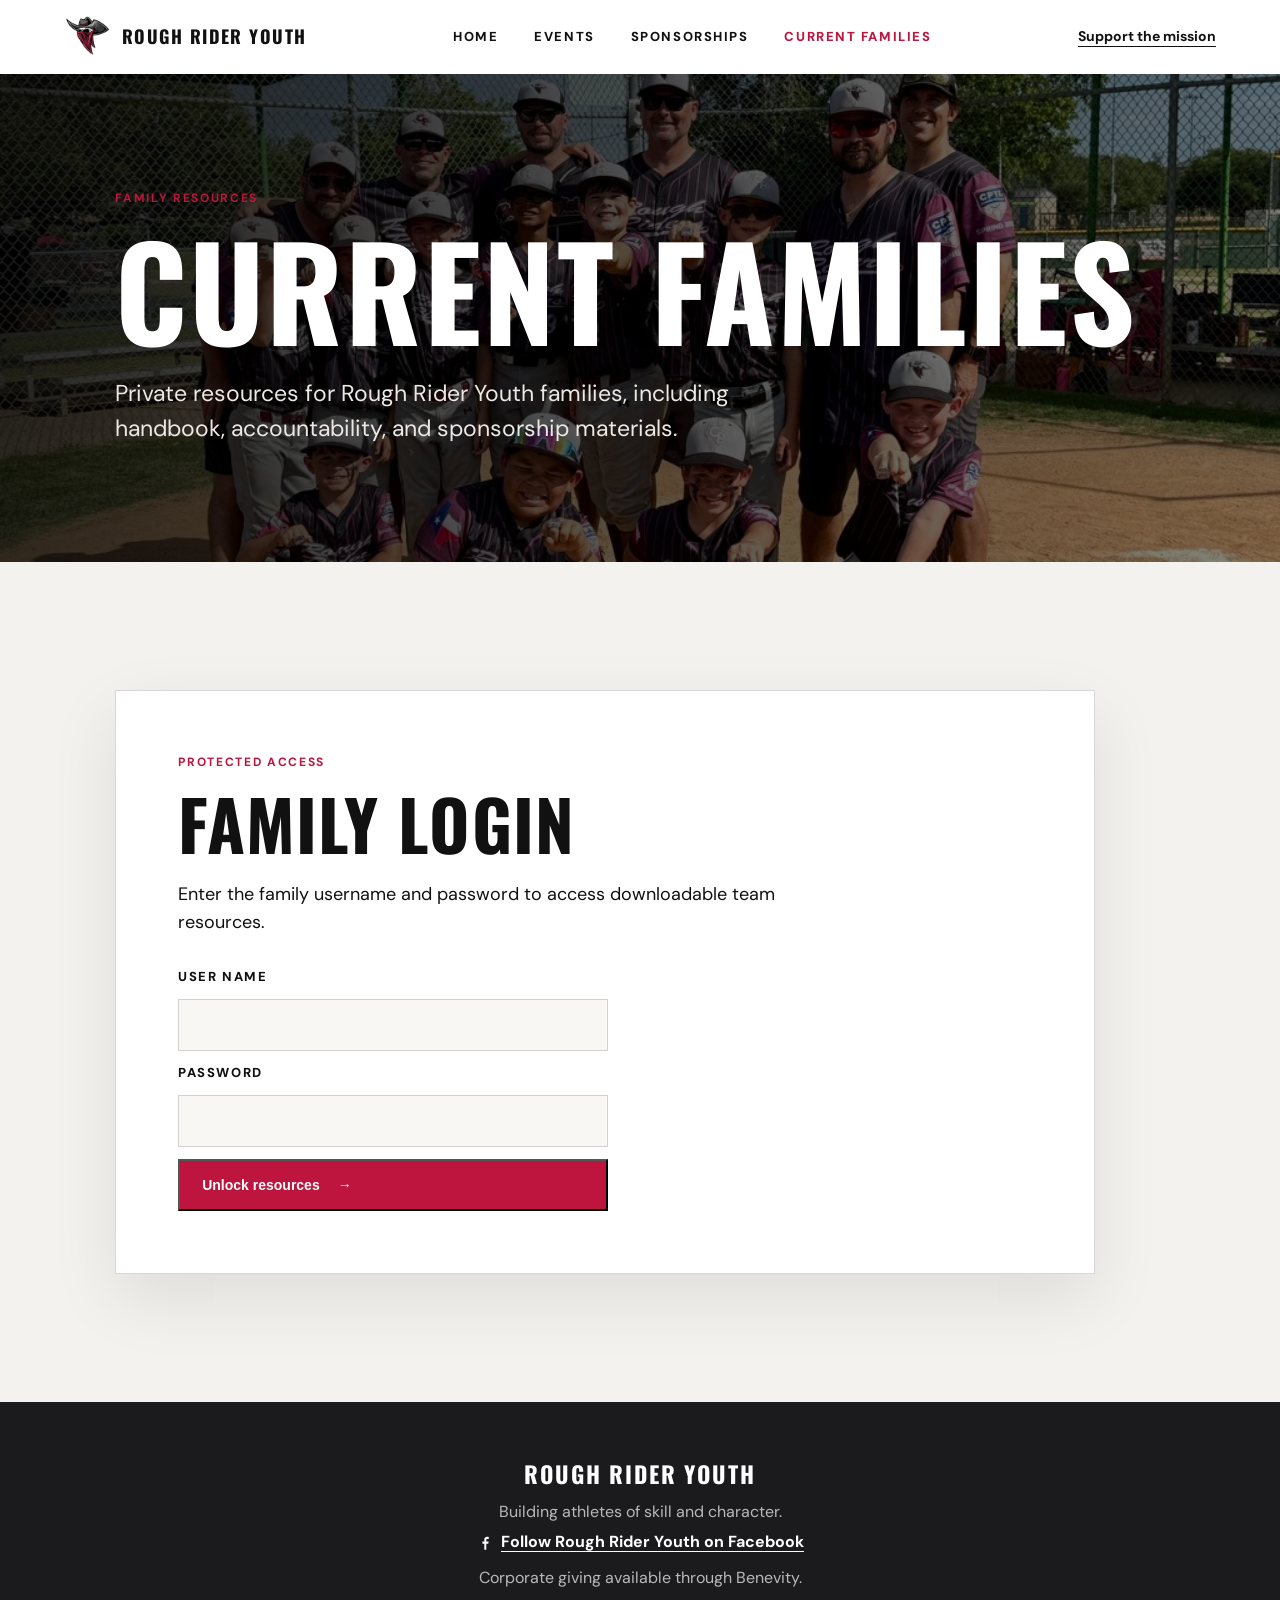
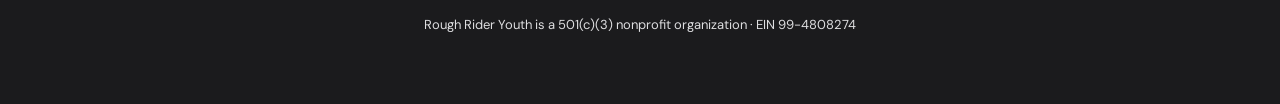
==== current-families.html @ 250afddc "Add files via upload" ====
<!doctype html>
<html lang="en">
  <head>
    <meta charset="utf-8" />
    <meta name="viewport" content="width=device-width, initial-scale=1" />
    <meta name="description" content="Current family resources for Rough Rider Youth." />
    <title>Current Families | Rough Rider Youth</title>
    <link rel="stylesheet" href="assets/styles.css" />
  </head>
  <body>
    <header class="site-header">
      <a class="brand" href="index.html" aria-label="Rough Rider Youth home">
        <img src="assets/logo.png" alt="Rough Rider Youth bandit logo" />
        <span>Rough Rider Youth</span>
      </a>
      <nav class="site-nav" aria-label="Main menu">
        <a href="index.html">Home</a>
        <a href="events.html">Events</a>
        <a href="sponsorships.html">Sponsorships</a>
        <a class="active" href="current-families.html">Current Families</a>
      </nav>
      <a class="header-link" href="index.html#support">Support the mission</a>
    </header>

    <main>
      <section class="page-hero families-hero">
        <p class="eyebrow">Family resources</p>
        <h1>Current Families</h1>
        <p>Private resources for Rough Rider Youth families, including handbook, accountability, and sponsorship materials.</p>
      </section>

      <section class="section-wrap family-gate-section" aria-labelledby="family-access-title">
        <div class="family-access-card" id="family-login-card">
          <div class="section-label">Protected access</div>
          <h2 id="family-access-title">Family login</h2>
          <p>Enter the family username and password to access downloadable team resources.</p>
          <form class="family-login-form" id="family-login-form">
            <label for="family-username">User name</label>
            <input id="family-username" name="username" type="text" autocomplete="username" required />
            <label for="family-password">Password</label>
            <input id="family-password" name="password" type="password" autocomplete="current-password" required />
            <button class="button button-primary" type="submit">Unlock resources <span aria-hidden="true">→</span></button>
            <p class="login-error" id="login-error" role="alert" hidden>That login did not work. Please check the user name and password.</p>
          </form>
        </div>

        <div class="family-resources" id="family-resources" hidden>
          <div class="section-label">Downloads</div>
          <h2>Family documents</h2>
          <p class="resource-intro">Use these quick links to download the current family handbook, weekly accountability form, and sponsorship flyer.</p>
          <div class="resource-grid">
            <article>
              <span>01</span>
              <h3>Family Handbook</h3>
              <a class="button button-primary" href="assets/docs/family-handbook.pdf" download>Download PDF <span aria-hidden="true">→</span></a>
            </article>
            <article>
              <span>02</span>
              <h3>Weekly Accountability Form</h3>
              <a class="button button-primary" href="assets/docs/weekly-accountability-form.pdf" download>Download PDF <span aria-hidden="true">→</span></a>
            </article>
            <article>
              <span>03</span>
              <h3>Sponsorship Flyer</h3>
              <a class="button button-primary" href="assets/docs/sponsorship-flyer.pdf" download>Download PDF <span aria-hidden="true">→</span></a>
            </article>
          </div>
          <button class="family-lock-link" id="family-lock-button" type="button">Lock this page</button>
        </div>
      </section>
    </main>

    <footer>
      <a class="footer-brand" href="index.html">Rough Rider Youth</a>
      <p>Building athletes of skill and character.</p>
      <p><a class="footer-link facebook-link" href="https://www.facebook.com/RoughRiderYouth" target="_blank" rel="noopener"><svg viewBox="0 0 24 24" aria-hidden="true" focusable="false"><path d="M13.7 21v-8h2.7l.4-3h-3.1V8.1c0-.9.3-1.5 1.6-1.5H17V3.9c-.3 0-1.2-.1-2.2-.1-2.2 0-3.7 1.3-3.7 3.8V10H8.6v3h2.5v8h2.6Z" fill="currentColor"/></svg>Follow Rough Rider Youth on Facebook</a></p>
      <p>Corporate giving available through Benevity.</p>
      <p class="tax-status">Rough Rider Youth is a 501(c)(3) nonprofit organization · EIN 99-4808274</p>
    </footer>

    <script>
      (function () {
        var expectedUser = "rrfamily";
        var expectedPass = "rip!26";
        var form = document.getElementById("family-login-form");
        var loginCard = document.getElementById("family-login-card");
        var resources = document.getElementById("family-resources");
        var error = document.getElementById("login-error");
        var lockButton = document.getElementById("family-lock-button");

        function showResources() {
          loginCard.hidden = true;
          resources.hidden = false;
        }

        function showLogin() {
          loginCard.hidden = false;
          resources.hidden = true;
        }

        if (sessionStorage.getItem("rry-family-access") === "granted") {
          showResources();
        }

        form.addEventListener("submit", function (event) {
          event.preventDefault();
          var username = document.getElementById("family-username").value.trim();
          var password = document.getElementById("family-password").value;

          if (username === expectedUser && password === expectedPass) {
            sessionStorage.setItem("rry-family-access", "granted");
            error.hidden = true;
            form.reset();
            showResources();
          } else {
            error.hidden = false;
          }
        });

        lockButton.addEventListener("click", function () {
          sessionStorage.removeItem("rry-family-access");
          showLogin();
        });
      })();
    </script>
  </body>
</html>
---- assets/styles.css ----
@import url('https://fonts.googleapis.com/css2?family=DM+Sans:wght@400;500;600;700&family=Oswald:wght@500;600;700&display=swap');

:root { --ink:#111111; --coal:#1b1b1d; --ash:#f3f2ee; --red:#bd153d; --white:#fff; --line:rgba(17,17,17,.16); }
* { box-sizing:border-box; }
html { scroll-behavior:smooth; }
body { margin:0; color:var(--ink); background:var(--ash); font-family:"DM Sans",Arial,sans-serif; line-height:1.55; }
.site-header { min-height:74px; padding:10px clamp(22px,5vw,74px); display:flex; align-items:center; justify-content:space-between; gap:22px; background:var(--white); }
.brand,.footer-brand { color:var(--ink); text-decoration:none; font-family:Oswald,Impact,sans-serif; text-transform:uppercase; letter-spacing:.08em; font-weight:700; }
.brand { display:flex; align-items:center; gap:10px; font-size:18px; }
.brand img { width:48px; height:48px; object-fit:contain; mix-blend-mode:multiply; }
.site-nav { display:flex; align-items:center; justify-content:center; gap:clamp(16px,3vw,36px); flex:1; }
.site-nav a { color:var(--ink); text-decoration:none; font-size:13px; font-weight:800; letter-spacing:.12em; text-transform:uppercase; }
.site-nav a:hover,.site-nav a.active { color:var(--red); }
.header-link { color:var(--ink); font-size:14px; font-weight:700; text-underline-offset:5px; }
.hero { background:var(--coal); color:var(--white); }
.hero-art { position:relative; overflow:hidden; background:#050505; }
.hero-banner { width:100%; display:block; aspect-ratio:3/1; min-height:280px; object-fit:cover; object-position:center; }
.hero-art::after { content:""; position:absolute; inset:0; background:radial-gradient(ellipse at center,rgba(0,0,0,.03) 0%,rgba(0,0,0,.08) 28%,rgba(0,0,0,.45) 100%); pointer-events:none; }
.hero-title { position:absolute; z-index:1; inset:0; display:flex; flex-direction:column; align-items:center; justify-content:flex-end; padding:20px 20px clamp(42px,5vw,92px); text-align:center; text-shadow:0 2px 12px rgba(0,0,0,.88); }
.hero-title h1 { margin:0; color:#fff; font-size:clamp(34px,5.8vw,92px); font-style:italic; letter-spacing:.035em; }
.hero-title p { margin:5px 0 0; color:#fff; font-family:Oswald,Impact,sans-serif; font-size:clamp(13px,1.9vw,28px); font-weight:700; letter-spacing:.09em; text-transform:uppercase; }
.hero-title em { color:#e62a4f; font-style:normal; }
.hero-content { max-width:780px; padding:clamp(48px,8vw,110px) clamp(24px,9vw,160px) clamp(64px,9vw,120px); }
.eyebrow,.section-label { margin:0 0 17px; color:var(--red); font-size:12px; font-weight:700; letter-spacing:.14em; text-transform:uppercase; }
h1,h2,h3,p { margin-top:0; }
h1,h2,h3 { font-family:Oswald,Impact,sans-serif; text-transform:uppercase; line-height:.99; letter-spacing:.015em; }
.hero-lead { max-width:720px; margin-bottom:25px; font-family:Oswald,Impact,sans-serif; font-size:clamp(50px,8vw,108px); font-weight:700; line-height:.99; text-transform:uppercase; letter-spacing:.015em; }
.hero-copy { max-width:630px; margin-bottom:32px; color:#e7e4e2; font-size:clamp(17px,2vw,21px); }
.button { display:inline-flex; gap:18px; align-items:center; min-height:52px; padding:13px 22px; text-decoration:none; font-size:14px; font-weight:700; transition:transform .18s ease, background .18s ease; }
.button:hover { transform:translateY(-2px); }
.button-primary { color:var(--white); background:var(--red); }
.button-light { color:var(--ink); background:var(--white); }
.button-secondary { color:var(--ink); background:transparent; border:2px solid var(--ink); }
.button-outline-light { color:var(--white); background:transparent; border:2px solid rgba(255,255,255,.78); margin-left:10px; }
.page-hero { padding:clamp(72px,9vw,132px) clamp(24px,9vw,160px); color:var(--white); background:linear-gradient(110deg,rgba(0,0,0,.84),rgba(0,0,0,.54)), url("hero-v6.png") center/cover; }
.page-hero h1 { margin-bottom:24px; font-size:clamp(58px,10vw,132px); }
.page-hero p:not(.eyebrow) { max-width:720px; margin-bottom:0; color:#ece8e5; font-size:clamp(18px,2vw,23px); }
.page-actions { display:flex; flex-wrap:wrap; gap:14px; margin-top:32px; }
.events-hero { background:linear-gradient(110deg,rgba(0,0,0,.78),rgba(0,0,0,.46)), url("events-hero.jpg") center 42%/cover; }
.families-hero { background:linear-gradient(110deg,rgba(0,0,0,.86),rgba(0,0,0,.48)), url("team.jpg") center 42%/cover; }
.section-wrap { padding:clamp(72px,10vw,150px) clamp(24px,9vw,160px); }
.intro { background:var(--ash); }
.intro-grid { display:grid; grid-template-columns:1fr 1fr; gap:clamp(35px,8vw,150px); }
h2 { margin-bottom:0; font-size:clamp(42px,5.4vw,76px); }
.intro-copy { max-width:555px; font-size:18px; }
.intro-copy p + p { margin-top:22px; }
.photo-feature { position:relative; height:min(58vw,680px); min-height:360px; overflow:hidden; background:var(--coal); }
.photo-feature img { width:100%; height:100%; object-fit:cover; object-position:center 41%; opacity:.92; }
.photo-caption { position:absolute; bottom:0; left:0; padding:22px clamp(24px,5vw,76px); color:var(--white); background:var(--red); font-family:Oswald,Impact,sans-serif; font-size:clamp(19px,3vw,29px); text-transform:uppercase; letter-spacing:.04em; }
.gallery { background:var(--ash); }
.gallery-heading { display:flex; align-items:end; justify-content:space-between; gap:45px; margin-bottom:48px; }
.gallery-heading h2 { max-width:610px; }
.gallery-heading p { max-width:360px; margin:0; font-size:17px; }
.gallery-grid { display:grid; grid-template-columns:repeat(4,1fr); grid-auto-rows:190px; gap:14px; }
.gallery-grid figure { min-width:0; margin:0; overflow:hidden; background:var(--coal); }
.gallery-grid .gallery-wide { grid-column:span 2; }
.gallery-grid img { display:block; width:100%; height:100%; object-fit:cover; transition:transform .35s ease; }
.gallery-grid figure:hover img { transform:scale(1.035); }
.values { background:var(--white); }
.values h2 { margin-bottom:52px; }
.value-grid { display:grid; grid-template-columns:repeat(3,1fr); gap:0; border-top:1px solid var(--line); }
.value-grid article { padding:28px 32px 14px 0; min-height:210px; border-right:1px solid var(--line); }
.value-grid article + article { padding-left:32px; }
.value-grid article:last-child { border-right:0; }
.value-grid span { display:block; margin-bottom:30px; color:var(--red); font:700 12px "DM Sans",sans-serif; letter-spacing:.12em; }
.value-grid h3 { margin-bottom:12px; font-size:32px; }
.value-grid p { max-width:250px; }
.impact { display:grid; grid-template-columns:minmax(280px,.8fr) 1fr; gap:clamp(35px,8vw,150px); align-items:center; background:var(--ash); }
.impact-image { height:min(46vw,620px); min-height:420px; overflow:hidden; }
.impact-image img { width:100%; height:100%; object-fit:cover; object-position:center; }
.impact-content { max-width:590px; font-size:18px; }
.impact-content h2 { margin-bottom:26px; }
.impact-content p + p { margin-top:20px; }
.support { position:relative; min-height:600px; display:grid; place-items:center; overflow:hidden; color:var(--white); text-align:center; }
.support > img,.support-overlay { position:absolute; inset:0; width:100%; height:100%; }
.support > img { object-fit:cover; object-position:center 34%; }
.support-overlay { background:linear-gradient(90deg,rgba(0,0,0,.8),rgba(0,0,0,.35)); }
.support-content { position:relative; z-index:1; max-width:720px; padding:70px 24px; }
.support-content .eyebrow { color:#ff6c8c; }
.support-content h2 { margin-bottom:25px; font-size:clamp(48px,7vw,88px); }
.support-content p:not(.eyebrow) { max-width:585px; margin:0 auto 31px; font-size:18px; }
.event-section { display:grid; grid-template-columns:minmax(280px,.9fr) minmax(320px,500px); gap:clamp(34px,8vw,120px); align-items:start; background:var(--ash); }
.event-copy { max-width:560px; }
.event-copy h2 { margin-bottom:24px; }
.event-copy p { margin-bottom:30px; font-size:18px; }
.facebook-embed { width:100%; max-width:500px; overflow:hidden; border:1px solid var(--line); background:#fff; box-shadow:0 24px 55px rgba(0,0,0,.12); }
.facebook-embed iframe { display:block; width:100%; max-width:100%; }
.sponsor-hero { background:linear-gradient(110deg,rgba(0,0,0,.84),rgba(0,0,0,.46)), url("sponsor-hero-kona.jpg") center 42%/cover; }
.sponsor-intro { display:grid; grid-template-columns:1fr 1fr; gap:clamp(35px,8vw,150px); background:var(--white); }
.sponsor-photo-band { display:grid; grid-template-columns:1.25fr .9fr .9fr; gap:14px; padding:14px; background:var(--coal); }
.sponsor-photo-band figure { min-width:0; height:clamp(300px,34vw,520px); margin:0; overflow:hidden; background:#050505; }
.sponsor-photo-band img { width:100%; height:100%; object-fit:cover; display:block; opacity:.94; }
.sponsor-photo-band figure:nth-child(1) img { object-position:center 40%; }
.sponsor-photo-band figure:nth-child(2) img { object-position:center 36%; }
.sponsor-photo-band figure:nth-child(3) img { object-position:center 31%; }
.giving-examples { background:var(--ash); }
.giving-examples h2 { max-width:760px; margin-bottom:44px; }
.giving-grid { display:grid; grid-template-columns:repeat(3,1fr); gap:14px; }
.giving-grid article { min-height:150px; padding:26px; background:#fff; border:1px solid var(--line); }
.giving-grid span,.level-price { display:block; margin-bottom:13px; color:var(--red); font-family:Oswald,Impact,sans-serif; font-size:36px; font-weight:700; line-height:1; }
.giving-grid p { margin:0; font-size:17px; font-weight:700; }
.sponsor-levels { background:var(--coal); color:var(--white); }
.levels-heading { display:flex; align-items:end; justify-content:space-between; gap:45px; margin-bottom:48px; }
.levels-heading h2 { max-width:730px; }
.levels-heading p { max-width:360px; margin:0; color:#d7d2d0; }
.level-grid { display:grid; grid-template-columns:repeat(4,1fr); gap:14px; }
.level-grid article { padding:28px; background:rgba(255,255,255,.06); border:1px solid rgba(255,255,255,.14); }
.level-grid h3 { margin-bottom:20px; font-size:29px; }
.level-grid ul { margin:0; padding-left:20px; color:#e7e4e2; }
.level-grid li + li { margin-top:10px; }
.sponsor-directory { background:var(--white); }
.directory-heading { display:flex; align-items:end; justify-content:space-between; gap:45px; margin-bottom:44px; }
.directory-heading h2 { max-width:760px; }
.directory-heading p { max-width:420px; margin:0; font-size:17px; }
.sponsor-category + .sponsor-category { margin-top:42px; }
.sponsor-category h3 { margin:0 0 18px; padding:17px 20px; color:#fff; background:var(--ink); font-size:clamp(26px,3vw,38px); }
.logo-grid { display:grid; grid-template-columns:repeat(4,1fr); gap:18px; }
.logo-grid-featured { grid-template-columns:repeat(3,1fr); }
.logo-card { display:flex; min-height:210px; flex-direction:column; align-items:center; justify-content:center; gap:22px; padding:26px; background:#fff; border:1px solid var(--line); box-shadow:0 12px 28px rgba(0,0,0,.05); text-align:center; }
.logo-card img { display:block; width:100%; max-width:230px; max-height:118px; object-fit:contain; }
.logo-grid-featured .logo-card img { max-width:260px; max-height:128px; }
.logo-card p { margin:0; font-weight:800; line-height:1.25; }
.sponsor-thanks { margin:40px 0 0; color:var(--red); font-size:18px; font-weight:800; text-align:center; }
.sponsor-feature-photo img { object-position:center 38%; }
.sponsor-steps { background:var(--ash); }
.steps-card { max-width:920px; padding:clamp(34px,6vw,62px); background:#fff; border:1px solid var(--line); box-shadow:0 24px 65px rgba(0,0,0,.09); }
.steps-card h2 { margin-bottom:26px; }
.steps-card ol { margin:0; padding-left:24px; font-size:18px; }
.steps-card li + li { margin-top:12px; }
.steps-card a:not(.button) { color:var(--red); font-weight:700; }
.family-gate-section { background:var(--ash); }
.family-access-card,.family-resources { max-width:980px; padding:clamp(34px,6vw,62px); background:#fff; border:1px solid var(--line); box-shadow:0 24px 65px rgba(0,0,0,.09); }
.family-access-card h2,.family-resources h2 { margin-bottom:24px; }
.family-access-card p,.resource-intro { max-width:620px; font-size:18px; }
.family-login-form { display:grid; gap:12px; max-width:430px; margin-top:30px; }
.family-login-form label { font-weight:800; font-size:13px; letter-spacing:.12em; text-transform:uppercase; }
.family-login-form input { width:100%; min-height:52px; padding:13px 14px; border:1px solid var(--line); background:#f8f7f4; color:var(--ink); font:500 17px "DM Sans",Arial,sans-serif; }
.family-login-form input:focus { outline:2px solid rgba(189,21,61,.32); border-color:var(--red); }
.login-error { margin:2px 0 0; color:var(--red); font-weight:800; }
.resource-grid { display:grid; grid-template-columns:repeat(3,1fr); gap:14px; margin-top:34px; }
.resource-grid article { display:flex; min-height:330px; flex-direction:column; align-items:flex-start; padding:28px; border:1px solid var(--line); background:#fff; }
.resource-grid span { display:block; margin-bottom:26px; color:var(--red); font:700 12px "DM Sans",sans-serif; letter-spacing:.12em; }
.resource-grid h3 { margin-bottom:14px; font-size:31px; }
.resource-grid p { margin-bottom:26px; }
.resource-grid .button { margin-top:auto; }
.family-lock-link { margin-top:28px; padding:0; border:0; background:transparent; color:var(--red); font-weight:800; text-decoration:underline; text-underline-offset:4px; cursor:pointer; }
footer { padding:55px 24px 62px; color:#b9b9bd; background:var(--coal); text-align:center; }
.footer-brand { display:block; margin-bottom:7px; color:var(--white); font-size:23px; }
footer p { margin-bottom:6px; }
.footer-link { color:#fff; font-weight:700; text-underline-offset:4px; }
.facebook-link { display:inline-flex; align-items:center; gap:7px; }
.facebook-link svg { width:18px; height:18px; flex:0 0 auto; }
.tax-status { margin-top:25px; color:#dedee0; font-size:13px; }
@media (max-width:900px) { .site-header { flex-wrap:wrap; } .site-nav { order:3; flex-basis:100%; justify-content:flex-start; } .event-section,.sponsor-intro { grid-template-columns:1fr; } .level-grid,.giving-grid,.logo-grid,.resource-grid { grid-template-columns:repeat(2,1fr); } .logo-grid-featured { grid-template-columns:1fr; } }
@media (max-width:720px) { .site-header { min-height:64px; } .brand img { width:40px; height:40px; } .brand { font-size:15px; } .site-nav { gap:16px; overflow-x:auto; padding-bottom:4px; } .site-nav a { font-size:12px; } .header-link { font-size:12px; } .hero-banner { aspect-ratio:3/1; min-height:0; object-position:center; } .hero-title { display:none; } .hero-content { padding:40px 24px 52px; } .hero-content .eyebrow { margin-bottom:14px; font-size:11px; } .hero-lead { margin-bottom:19px; font-size:clamp(40px,12vw,56px); } .hero-copy { margin-bottom:26px; font-size:17px; } .intro-grid,.impact { grid-template-columns:1fr; } .gallery-heading,.levels-heading,.directory-heading { display:block; } .gallery-heading h2,.levels-heading h2,.directory-heading h2 { margin-bottom:22px; } .gallery-grid { grid-template-columns:repeat(2,1fr); grid-auto-rows:175px; gap:9px; } .value-grid,.level-grid,.giving-grid,.logo-grid,.sponsor-photo-band,.resource-grid { grid-template-columns:1fr; } .sponsor-photo-band figure { height:82vw; } .value-grid article,.value-grid article + article { min-height:auto; padding:23px 0; border-right:0; border-bottom:1px solid var(--line); } .value-grid article:last-child { border-bottom:0; } .impact-image { height:88vw; min-height:0; order:2; } .photo-feature { height:72vw; min-height:350px; } .page-hero { padding:58px 24px; } .button-outline-light { margin-left:0; } .facebook-embed iframe { height:735px; } .logo-card { min-height:185px; } .family-access-card,.family-resources { padding:32px 24px; } .resource-grid article { min-height:auto; } }
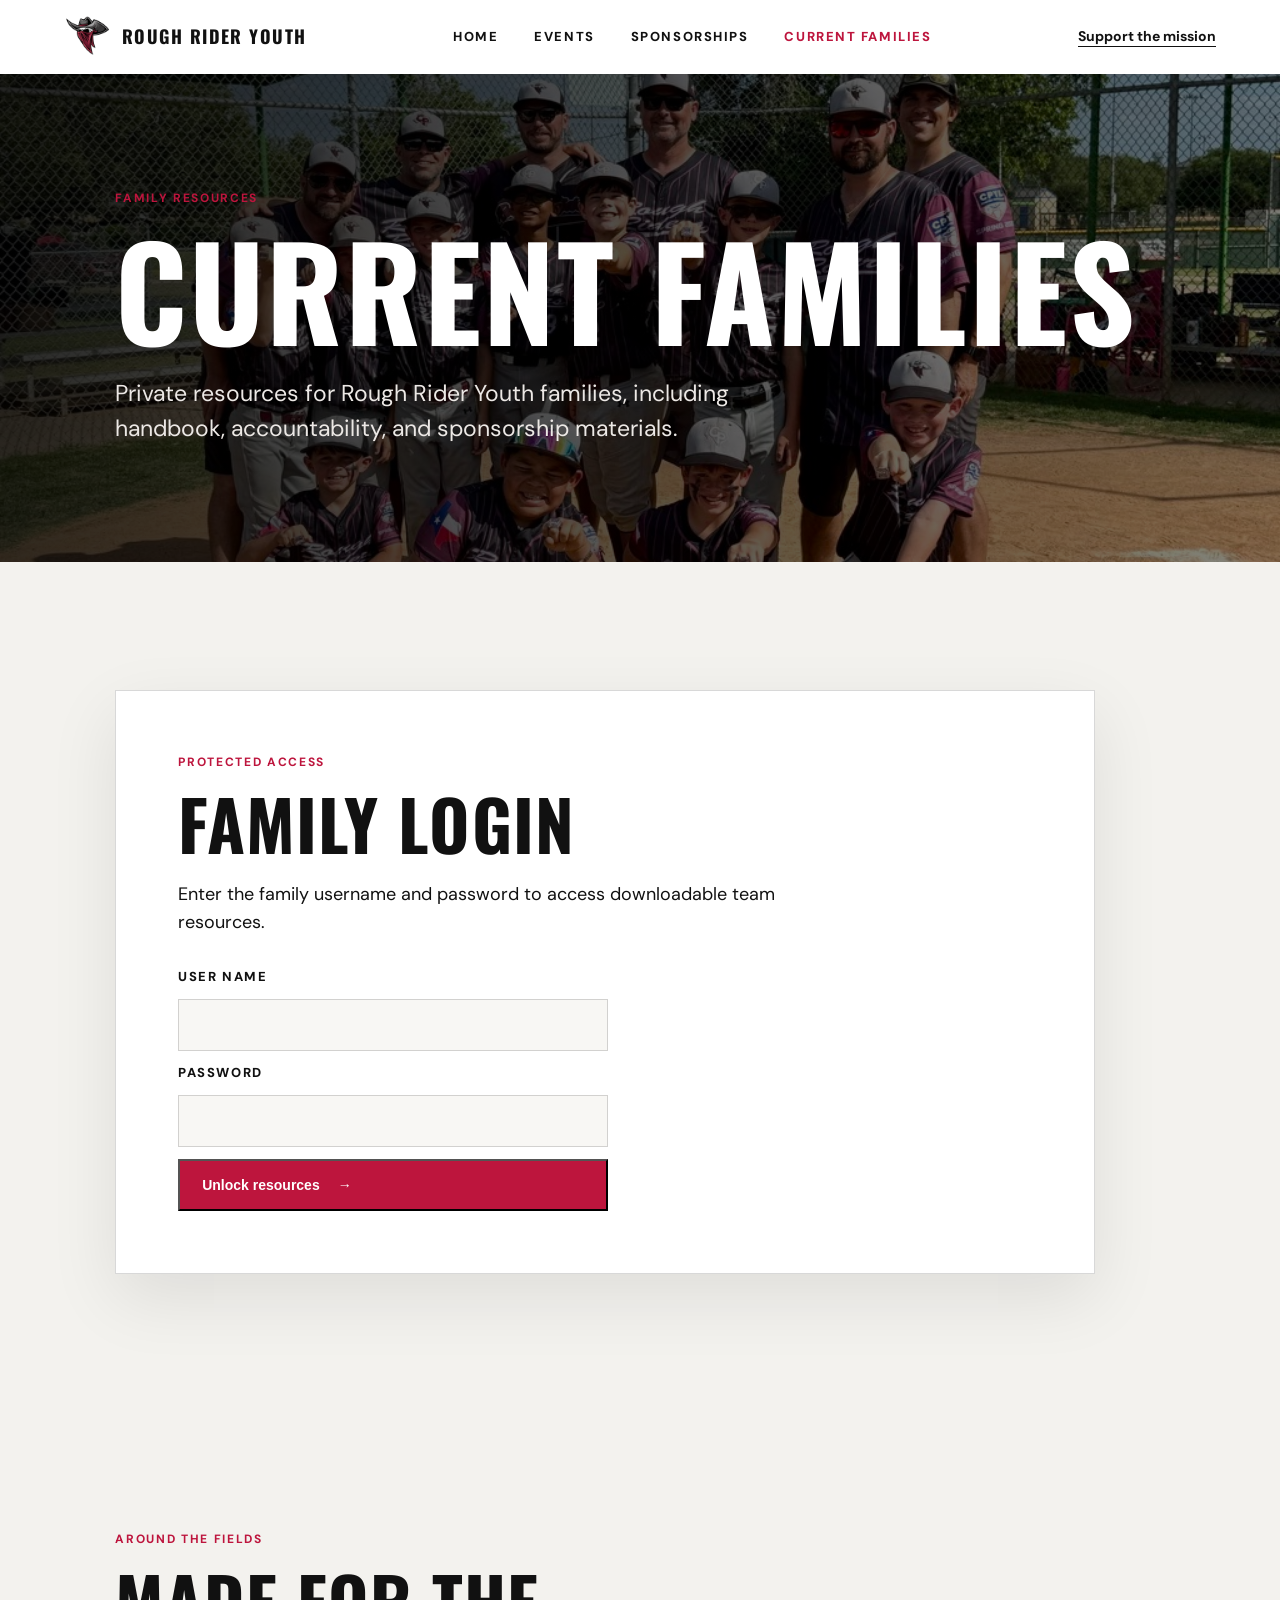
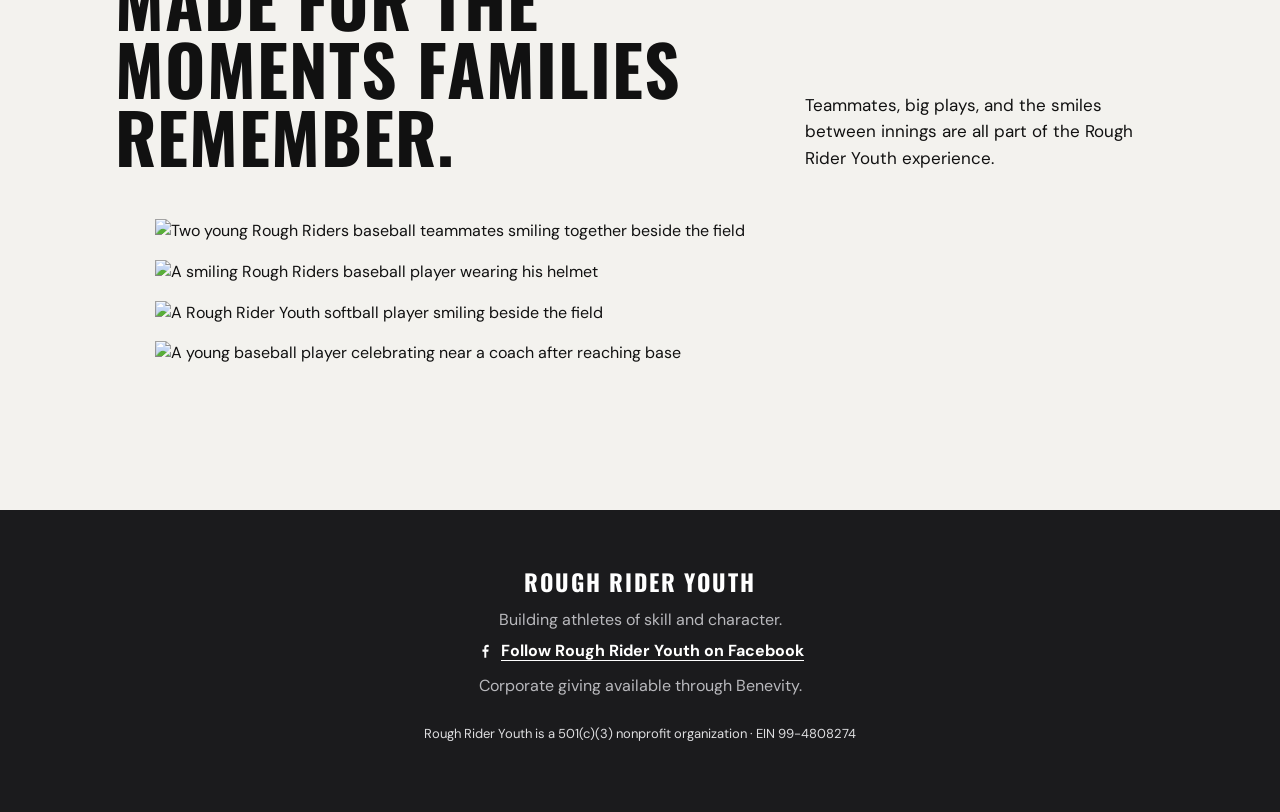
==== commit ac2e192c: "Add files via upload" ====
--- a/current-families.html
+++ b/current-families.html
@@ -68,6 +68,22 @@
           <button class="family-lock-link" id="family-lock-button" type="button">Lock this page</button>
         </div>
       </section>
+
+      <section class="section-wrap family-photo-section" aria-labelledby="family-photo-title">
+        <div class="gallery-heading">
+          <div>
+            <div class="section-label">Around the fields</div>
+            <h2 id="family-photo-title">Made for the moments families remember.</h2>
+          </div>
+          <p>Teammates, big plays, and the smiles between innings are all part of the Rough Rider Youth experience.</p>
+        </div>
+        <div class="family-photo-grid">
+          <figure class="family-photo-wide"><img src="assets/photo-library/baseball-teammates-maroon.jpg" alt="Two young Rough Riders baseball teammates smiling together beside the field" /></figure>
+          <figure><img src="assets/photo-library/baseball-player-helmet-portrait.jpg" alt="A smiling Rough Riders baseball player wearing his helmet" /></figure>
+          <figure><img src="assets/photo-library/softball-player-purple-portrait.jpg" alt="A Rough Rider Youth softball player smiling beside the field" /></figure>
+          <figure class="family-photo-wide"><img src="assets/photo-library/baseball-runner-with-coach.jpg" alt="A young baseball player celebrating near a coach after reaching base" /></figure>
+        </div>
+      </section>
     </main>
 
     <footer>
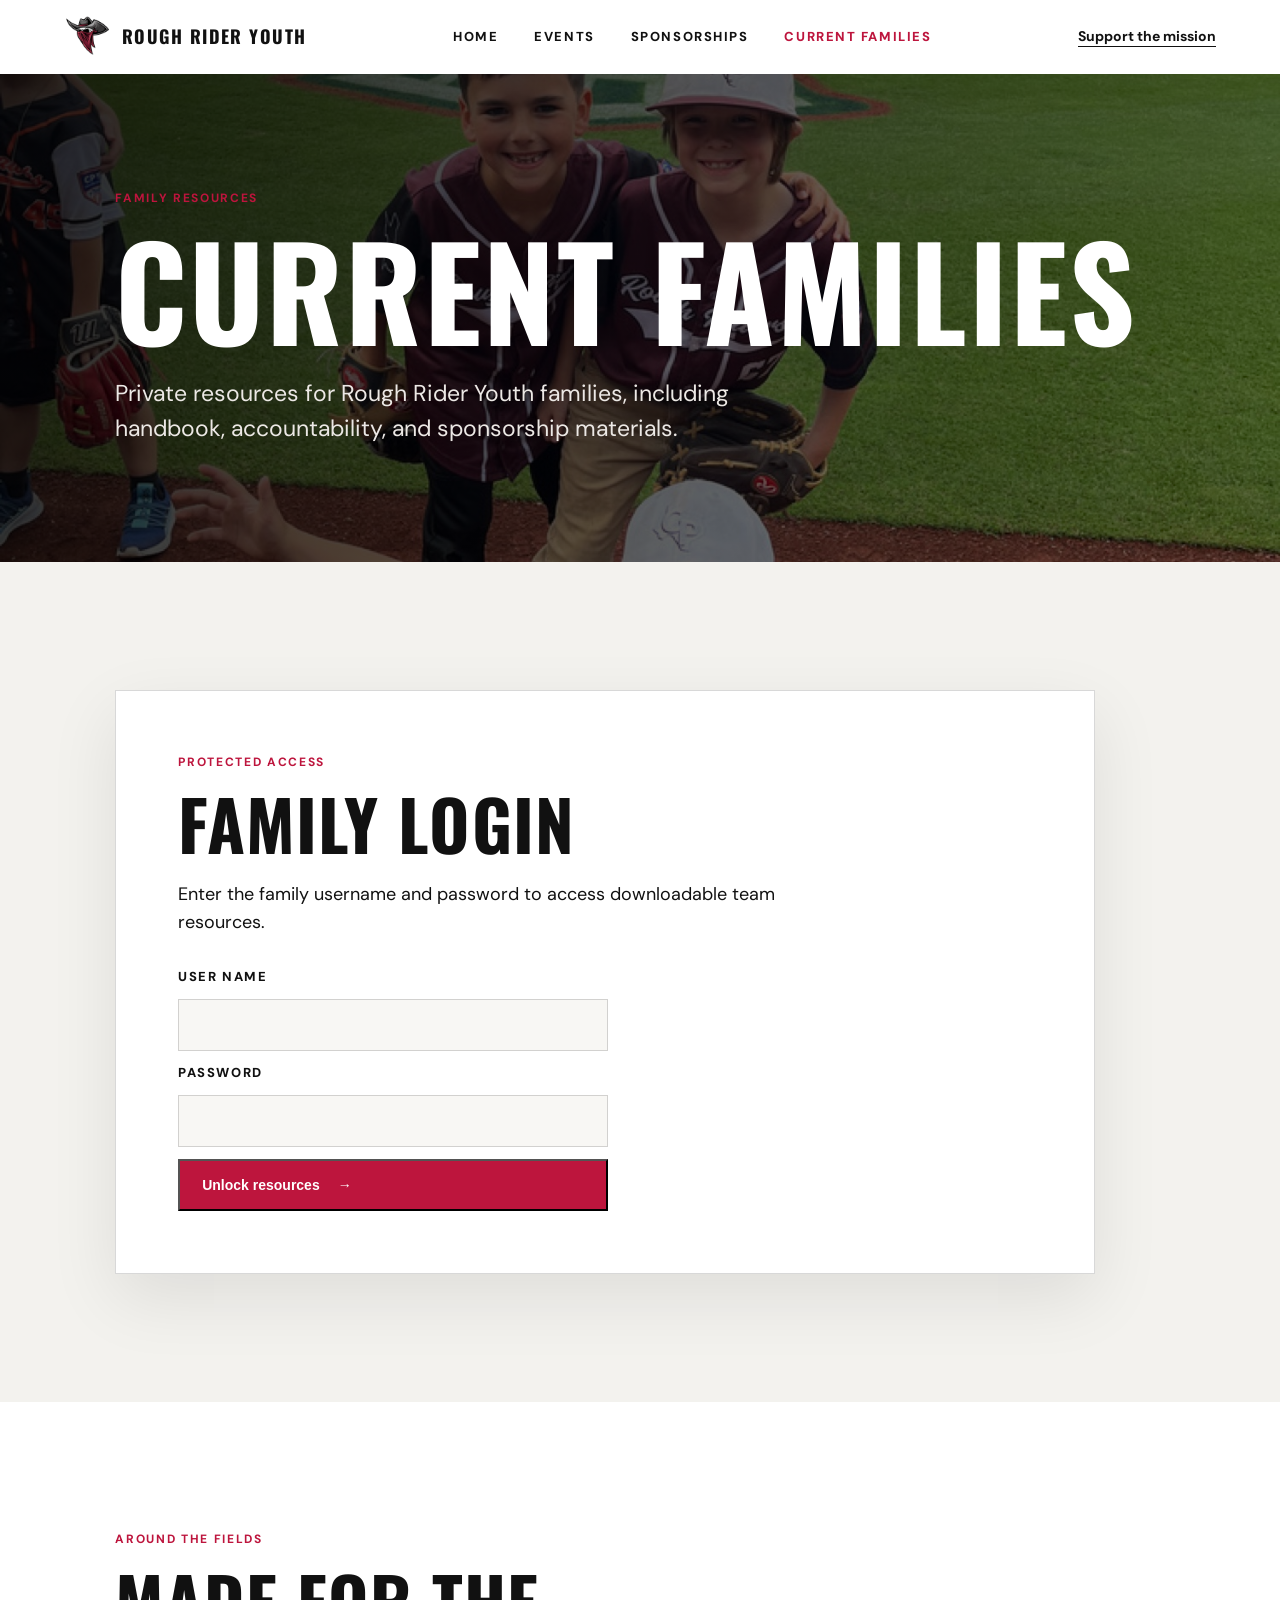
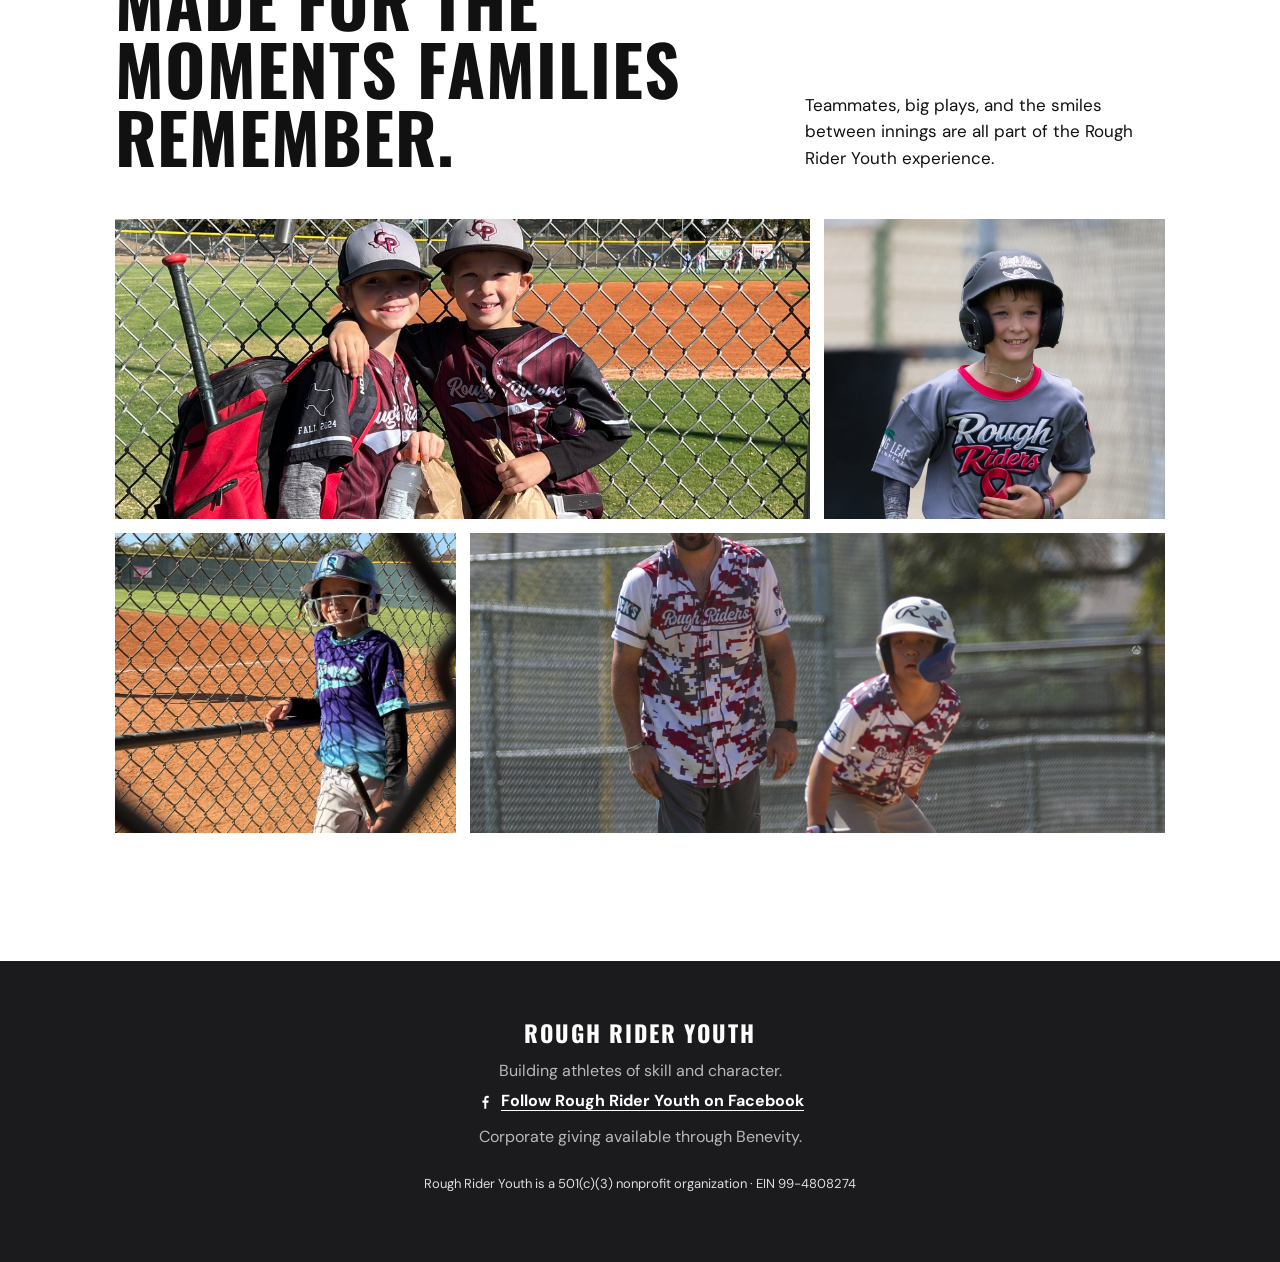
==== commit 7c40e0b6: "Refresh corrected image and photo styles" ====
--- a/current-families.html
+++ b/current-families.html
@@ -5,7 +5,7 @@
     <meta name="viewport" content="width=device-width, initial-scale=1" />
     <meta name="description" content="Current family resources for Rough Rider Youth." />
     <title>Current Families | Rough Rider Youth</title>
-    <link rel="stylesheet" href="assets/styles.css" />
+    <link rel="stylesheet" href="assets/styles.css?v=22" />
   </head>
   <body>
     <header class="site-header">
--- a/assets/styles.css
+++ b/assets/styles.css
@@ -2,6 +2,7 @@
 
 :root { --ink:#111111; --coal:#1b1b1d; --ash:#f3f2ee; --red:#bd153d; --white:#fff; --line:rgba(17,17,17,.16); }
 * { box-sizing:border-box; }
+.visually-hidden { position:absolute!important; width:1px!important; height:1px!important; padding:0!important; margin:-1px!important; overflow:hidden!important; clip:rect(0,0,0,0)!important; white-space:nowrap!important; border:0!important; }
 html { scroll-behavior:smooth; }
 body { margin:0; color:var(--ink); background:var(--ash); font-family:"DM Sans",Arial,sans-serif; line-height:1.55; }
 .site-header { min-height:74px; padding:10px clamp(22px,5vw,74px); display:flex; align-items:center; justify-content:space-between; gap:22px; background:var(--white); }
@@ -37,7 +38,7 @@
 .page-hero p:not(.eyebrow) { max-width:720px; margin-bottom:0; color:#ece8e5; font-size:clamp(18px,2vw,23px); }
 .page-actions { display:flex; flex-wrap:wrap; gap:14px; margin-top:32px; }
 .events-hero { background:linear-gradient(110deg,rgba(0,0,0,.78),rgba(0,0,0,.46)), url("events-hero.jpg") center 42%/cover; }
-.families-hero { background:linear-gradient(110deg,rgba(0,0,0,.86),rgba(0,0,0,.48)), url("team.jpg") center 42%/cover; }
+.families-hero { background:linear-gradient(110deg,rgba(0,0,0,.84),rgba(0,0,0,.46)), url("photo-library/baseball-teammates-at-dell-diamond.jpg") center 54%/cover; }
 .section-wrap { padding:clamp(72px,10vw,150px) clamp(24px,9vw,160px); }
 .intro { background:var(--ash); }
 .intro-grid { display:grid; grid-template-columns:1fr 1fr; gap:clamp(35px,8vw,150px); }
@@ -67,7 +68,7 @@
 .value-grid p { max-width:250px; }
 .impact { display:grid; grid-template-columns:minmax(280px,.8fr) 1fr; gap:clamp(35px,8vw,150px); align-items:center; background:var(--ash); }
 .impact-image { height:min(46vw,620px); min-height:420px; overflow:hidden; }
-.impact-image img { width:100%; height:100%; object-fit:cover; object-position:center; }
+.impact-image img { width:100%; height:100%; object-fit:cover; object-position:35% center; }
 .impact-content { max-width:590px; font-size:18px; }
 .impact-content h2 { margin-bottom:26px; }
 .impact-content p + p { margin-top:20px; }
@@ -83,16 +84,27 @@
 .event-copy { max-width:560px; }
 .event-copy h2 { margin-bottom:24px; }
 .event-copy p { margin-bottom:30px; font-size:18px; }
+.event-media { display:grid; gap:24px; width:100%; max-width:500px; }
+.featured-event-photo { width:min(100%,360px); margin:0 auto; overflow:hidden; background:var(--coal); box-shadow:0 24px 55px rgba(0,0,0,.12); }
+.featured-event-photo img { display:block; width:100%; height:auto; }
 .facebook-embed { width:100%; max-width:500px; overflow:hidden; border:1px solid var(--line); background:#fff; box-shadow:0 24px 55px rgba(0,0,0,.12); }
 .facebook-embed iframe { display:block; width:100%; max-width:100%; }
+.season-gallery { background:var(--white); }
+.season-grid { display:grid; grid-template-columns:repeat(3,minmax(0,1fr)); grid-template-rows:none; grid-auto-rows:clamp(240px,24vw,340px); gap:14px; }
+.season-grid figure { min-width:0; margin:0; overflow:hidden; background:var(--coal); }
+.season-grid img { display:block; width:100%; height:100%; object-fit:cover; transition:transform .35s ease; }
+.season-grid figure:hover img { transform:scale(1.025); }
+.season-grid .season-tall { grid-row:auto; }
+.season-grid .season-wide { grid-column:span 2; }
+.season-grid .season-tall img { object-position:center 34%; }
 .sponsor-hero { background:linear-gradient(110deg,rgba(0,0,0,.84),rgba(0,0,0,.46)), url("sponsor-hero-kona.jpg") center 42%/cover; }
 .sponsor-intro { display:grid; grid-template-columns:1fr 1fr; gap:clamp(35px,8vw,150px); background:var(--white); }
 .sponsor-photo-band { display:grid; grid-template-columns:1.25fr .9fr .9fr; gap:14px; padding:14px; background:var(--coal); }
 .sponsor-photo-band figure { min-width:0; height:clamp(300px,34vw,520px); margin:0; overflow:hidden; background:#050505; }
 .sponsor-photo-band img { width:100%; height:100%; object-fit:cover; display:block; opacity:.94; }
 .sponsor-photo-band figure:nth-child(1) img { object-position:center 40%; }
-.sponsor-photo-band figure:nth-child(2) img { object-position:center 36%; }
-.sponsor-photo-band figure:nth-child(3) img { object-position:center 31%; }
+.sponsor-photo-band figure:nth-child(2) img { object-position:center 44%; }
+.sponsor-photo-band figure:nth-child(3) img { object-position:center 38%; }
 .giving-examples { background:var(--ash); }
 .giving-examples h2 { max-width:760px; margin-bottom:44px; }
 .giving-grid { display:grid; grid-template-columns:repeat(3,1fr); gap:14px; }
@@ -121,7 +133,7 @@
 .logo-grid-featured .logo-card img { max-width:260px; max-height:128px; }
 .logo-card p { margin:0; font-weight:800; line-height:1.25; }
 .sponsor-thanks { margin:40px 0 0; color:var(--red); font-size:18px; font-weight:800; text-align:center; }
-.sponsor-feature-photo img { object-position:center 38%; }
+.sponsor-feature-photo img { object-position:center 48%; }
 .sponsor-steps { background:var(--ash); }
 .steps-card { max-width:920px; padding:clamp(34px,6vw,62px); background:#fff; border:1px solid var(--line); box-shadow:0 24px 65px rgba(0,0,0,.09); }
 .steps-card h2 { margin-bottom:26px; }
@@ -144,6 +156,27 @@
 .resource-grid p { margin-bottom:26px; }
 .resource-grid .button { margin-top:auto; }
 .family-lock-link { margin-top:28px; padding:0; border:0; background:transparent; color:var(--red); font-weight:800; text-decoration:underline; text-underline-offset:4px; cursor:pointer; }
+.family-photo-section { background:var(--white); }
+.family-photo-grid { display:grid; grid-template-columns:repeat(3,minmax(0,1fr)); grid-auto-rows:300px; gap:14px; }
+.family-photo-grid figure { min-width:0; margin:0; overflow:hidden; background:var(--coal); }
+.family-photo-grid .family-photo-wide { grid-column:span 2; }
+.family-photo-grid img { display:block; width:100%; height:100%; object-fit:cover; transition:transform .35s ease; }
+.family-photo-grid figure:nth-child(1) img { object-position:center 42%; }
+.family-photo-grid figure:nth-child(2) img { object-position:center 34%; }
+.family-photo-grid figure:nth-child(3) img { object-position:center 34%; }
+.family-photo-grid figure:nth-child(4) img { object-position:center 48%; }
+.family-photo-grid figure:hover img { transform:scale(1.025); }
+.library-hero { background:linear-gradient(110deg,rgba(0,0,0,.84),rgba(0,0,0,.5)),url("photo-library/softball-tag-at-second.jpg") center 58%/cover; }
+.library-section { background:var(--ash); }
+.library-section-dark { color:#fff; background:var(--coal); }
+.library-heading { margin-bottom:38px; }
+.library-heading h2 { max-width:800px; }
+.library-grid { display:grid; grid-template-columns:repeat(4,minmax(0,1fr)); gap:16px; }
+.library-grid-small { max-width:360px; grid-template-columns:1fr; }
+.library-grid figure { margin:0; overflow:hidden; background:#fff; border:1px solid var(--line); box-shadow:0 10px 28px rgba(0,0,0,.07); }
+.library-grid img { display:block; width:100%; aspect-ratio:4/3; object-fit:cover; }
+.library-grid figcaption { min-height:65px; padding:14px; color:var(--ink); font-size:12px; font-weight:700; overflow-wrap:anywhere; }
+.library-grid figcaption strong { display:inline-block; margin-left:5px; padding:3px 7px; color:#fff; background:var(--red); font-size:10px; letter-spacing:.08em; text-transform:uppercase; }
 footer { padding:55px 24px 62px; color:#b9b9bd; background:var(--coal); text-align:center; }
 .footer-brand { display:block; margin-bottom:7px; color:var(--white); font-size:23px; }
 footer p { margin-bottom:6px; }
@@ -151,5 +184,7 @@
 .facebook-link { display:inline-flex; align-items:center; gap:7px; }
 .facebook-link svg { width:18px; height:18px; flex:0 0 auto; }
 .tax-status { margin-top:25px; color:#dedee0; font-size:13px; }
-@media (max-width:900px) { .site-header { flex-wrap:wrap; } .site-nav { order:3; flex-basis:100%; justify-content:flex-start; } .event-section,.sponsor-intro { grid-template-columns:1fr; } .level-grid,.giving-grid,.logo-grid,.resource-grid { grid-template-columns:repeat(2,1fr); } .logo-grid-featured { grid-template-columns:1fr; } }
-@media (max-width:720px) { .site-header { min-height:64px; } .brand img { width:40px; height:40px; } .brand { font-size:15px; } .site-nav { gap:16px; overflow-x:auto; padding-bottom:4px; } .site-nav a { font-size:12px; } .header-link { font-size:12px; } .hero-banner { aspect-ratio:3/1; min-height:0; object-position:center; } .hero-title { display:none; } .hero-content { padding:40px 24px 52px; } .hero-content .eyebrow { margin-bottom:14px; font-size:11px; } .hero-lead { margin-bottom:19px; font-size:clamp(40px,12vw,56px); } .hero-copy { margin-bottom:26px; font-size:17px; } .intro-grid,.impact { grid-template-columns:1fr; } .gallery-heading,.levels-heading,.directory-heading { display:block; } .gallery-heading h2,.levels-heading h2,.directory-heading h2 { margin-bottom:22px; } .gallery-grid { grid-template-columns:repeat(2,1fr); grid-auto-rows:175px; gap:9px; } .value-grid,.level-grid,.giving-grid,.logo-grid,.sponsor-photo-band,.resource-grid { grid-template-columns:1fr; } .sponsor-photo-band figure { height:82vw; } .value-grid article,.value-grid article + article { min-height:auto; padding:23px 0; border-right:0; border-bottom:1px solid var(--line); } .value-grid article:last-child { border-bottom:0; } .impact-image { height:88vw; min-height:0; order:2; } .photo-feature { height:72vw; min-height:350px; } .page-hero { padding:58px 24px; } .button-outline-light { margin-left:0; } .facebook-embed iframe { height:735px; } .logo-card { min-height:185px; } .family-access-card,.family-resources { padding:32px 24px; } .resource-grid article { min-height:auto; } }
+@media (max-width:900px) { .site-header { flex-wrap:wrap; } .site-nav { order:3; flex-basis:100%; justify-content:flex-start; } .event-section,.sponsor-intro { grid-template-columns:1fr; } .event-media { max-width:none; } .level-grid,.giving-grid,.logo-grid,.resource-grid { grid-template-columns:repeat(2,1fr); } .logo-grid-featured { grid-template-columns:1fr; } .season-grid { grid-template-columns:1fr 1fr; grid-template-rows:none; grid-auto-rows:300px; } .season-grid .season-tall { grid-row:auto; } .season-grid .season-wide { grid-column:span 1; } .family-photo-grid { grid-template-columns:repeat(2,minmax(0,1fr)); } .library-grid { grid-template-columns:repeat(2,minmax(0,1fr)); } }
+@media (max-width:720px) { .site-header { min-height:64px; } .brand img { width:40px; height:40px; } .brand { font-size:15px; } .site-nav { gap:16px; overflow-x:auto; padding-bottom:4px; } .site-nav a { font-size:12px; } .header-link { font-size:12px; } .hero-banner { aspect-ratio:3/1; min-height:0; object-position:center; } .hero-title { display:none; } .hero-content { padding:40px 24px 52px; } .hero-content .eyebrow { margin-bottom:14px; font-size:11px; } .hero-lead { margin-bottom:19px; font-size:clamp(40px,12vw,56px); } .hero-copy { margin-bottom:26px; font-size:17px; } .intro-grid,.impact { grid-template-columns:1fr; } .gallery-heading,.levels-heading,.directory-heading { display:block; } .gallery-heading h2,.levels-heading h2,.directory-heading h2 { margin-bottom:22px; } .gallery-grid { grid-template-columns:repeat(2,1fr); grid-auto-rows:175px; gap:9px; } .season-grid { grid-template-columns:1fr; grid-template-rows:none; grid-auto-rows:min(72vw,380px); gap:9px; } .season-grid .season-tall,.season-grid .season-wide { grid-row:auto; grid-column:auto; } .value-grid,.level-grid,.giving-grid,.logo-grid,.sponsor-photo-band,.resource-grid { grid-template-columns:1fr; } .sponsor-photo-band figure { height:82vw; } .value-grid article,.value-grid article + article { min-height:auto; padding:23px 0; border-right:0; border-bottom:1px solid var(--line); } .value-grid article:last-child { border-bottom:0; } .impact-image { height:88vw; min-height:0; order:2; } .photo-feature { height:72vw; min-height:350px; } .page-hero { padding:58px 24px; } .button-outline-light { margin-left:0; } .facebook-embed iframe { height:735px; } .logo-card { min-height:185px; } .family-access-card,.family-resources { padding:32px 24px; } .resource-grid article { min-height:auto; } .family-photo-grid { grid-template-columns:1fr; grid-auto-rows:95vw; } .family-photo-grid .family-photo-wide { grid-column:auto; } .library-grid { grid-template-columns:1fr; } }
+.hero-banner { aspect-ratio:3018/1012; min-height:0; object-fit:contain; object-position:center; }
+.hero-art::after { display:none; }
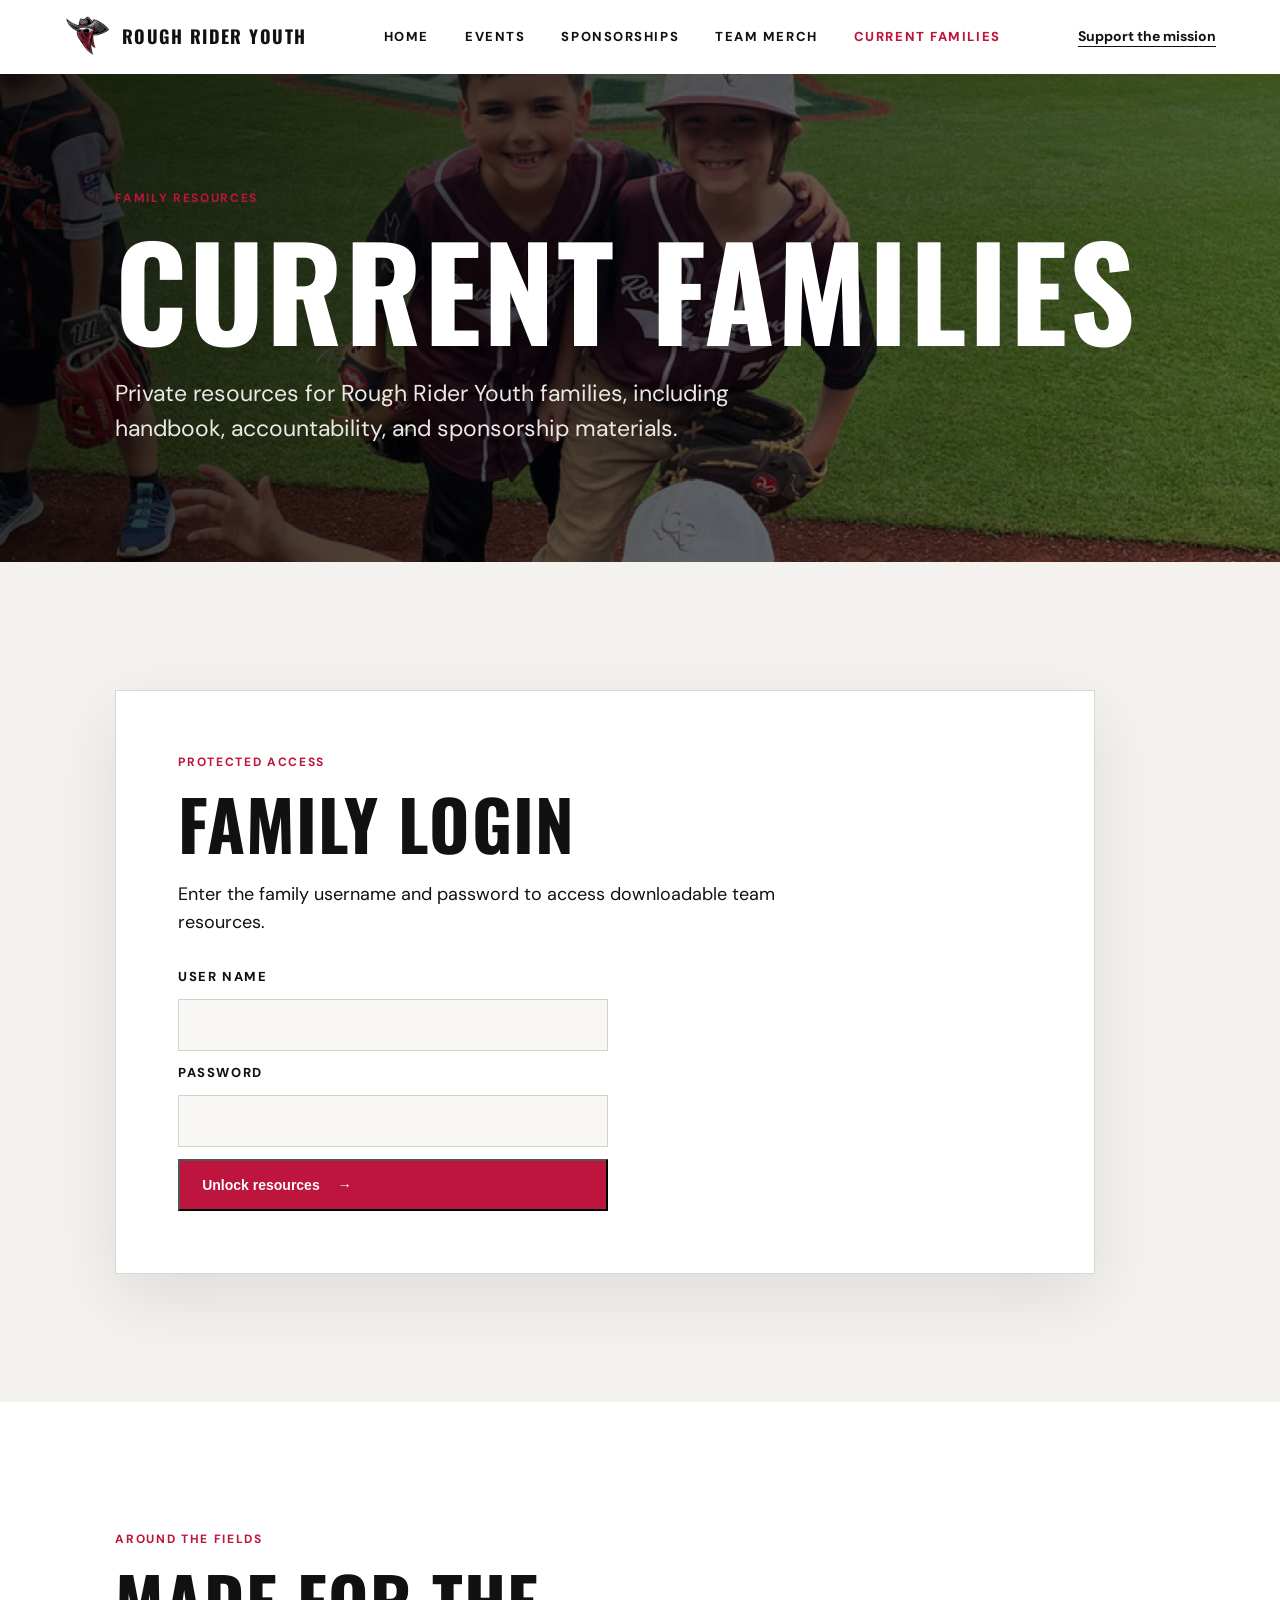
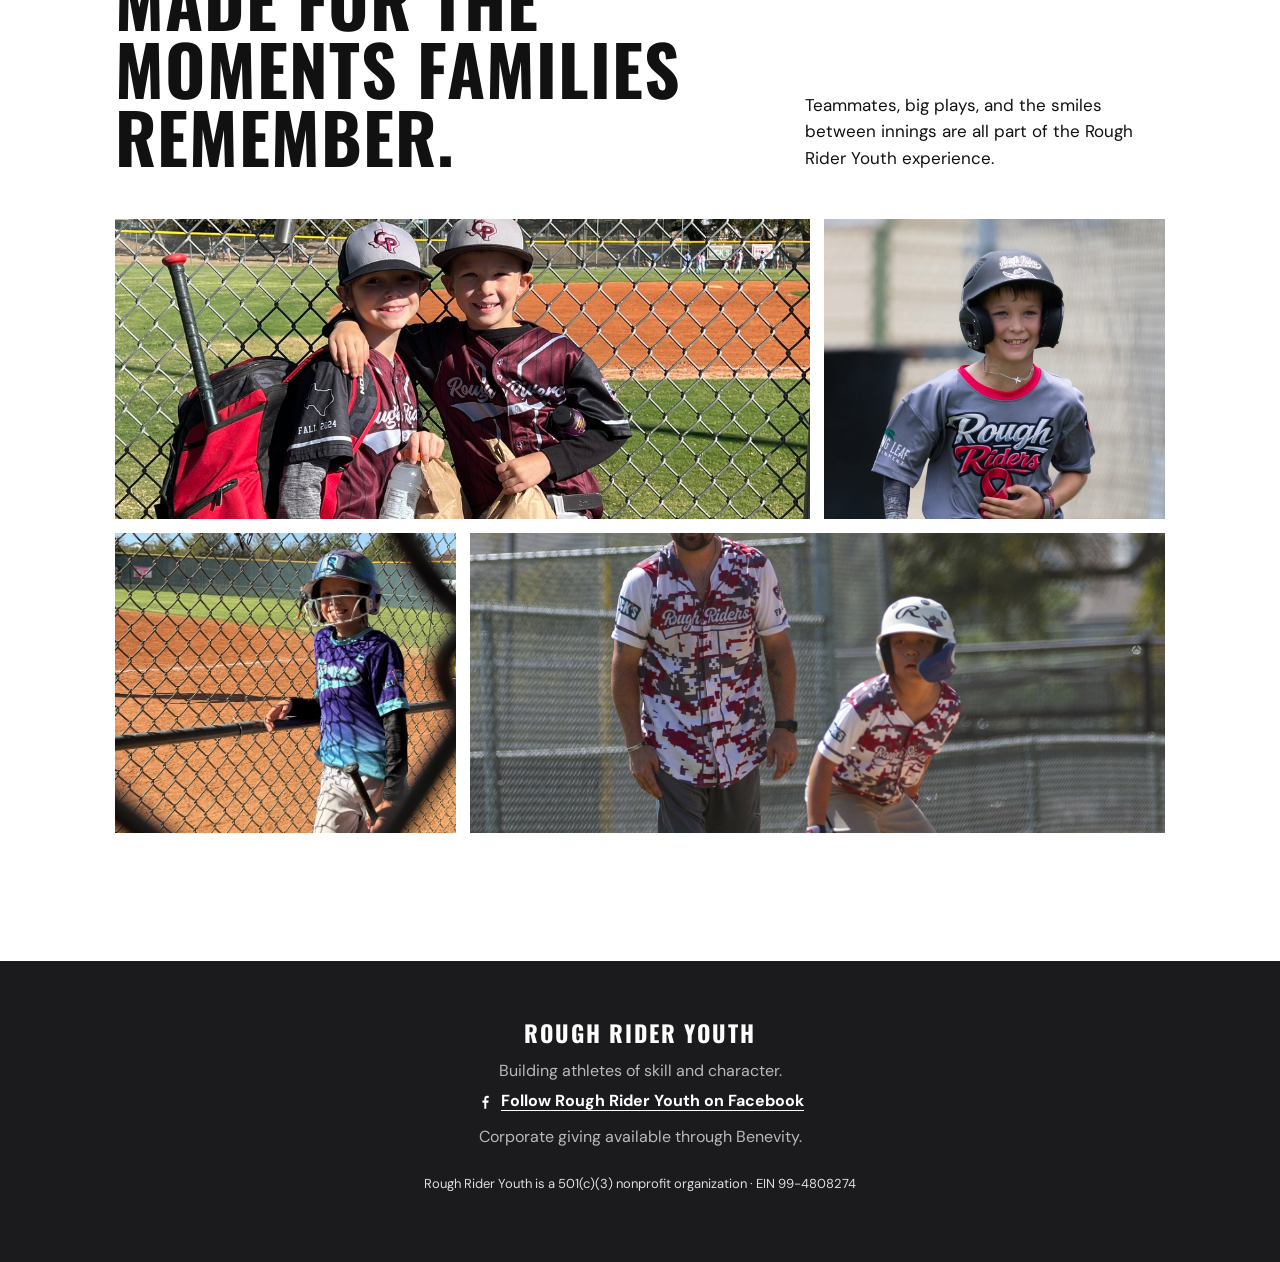
==== commit d64bc674: "Add Team Merch navigation link" ====
--- a/current-families.html
+++ b/current-families.html
@@ -5,7 +5,7 @@
     <meta name="viewport" content="width=device-width, initial-scale=1" />
     <meta name="description" content="Current family resources for Rough Rider Youth." />
     <title>Current Families | Rough Rider Youth</title>
-    <link rel="stylesheet" href="assets/styles.css?v=22" />
+    <link rel="stylesheet" href="assets/styles.css?v=23" />
   </head>
   <body>
     <header class="site-header">
@@ -17,6 +17,7 @@
         <a href="index.html">Home</a>
         <a href="events.html">Events</a>
         <a href="sponsorships.html">Sponsorships</a>
+        <a href="https://sideline.bsnsports.com/schools/texas/georgetown/rough-rider-youth" target="_blank" rel="noopener">Team Merch</a>
         <a class="active" href="current-families.html">Current Families</a>
       </nav>
       <a class="header-link" href="index.html#support">Support the mission</a>
--- a/assets/styles.css
+++ b/assets/styles.css
@@ -188,3 +188,10 @@
 @media (max-width:720px) { .site-header { min-height:64px; } .brand img { width:40px; height:40px; } .brand { font-size:15px; } .site-nav { gap:16px; overflow-x:auto; padding-bottom:4px; } .site-nav a { font-size:12px; } .header-link { font-size:12px; } .hero-banner { aspect-ratio:3/1; min-height:0; object-position:center; } .hero-title { display:none; } .hero-content { padding:40px 24px 52px; } .hero-content .eyebrow { margin-bottom:14px; font-size:11px; } .hero-lead { margin-bottom:19px; font-size:clamp(40px,12vw,56px); } .hero-copy { margin-bottom:26px; font-size:17px; } .intro-grid,.impact { grid-template-columns:1fr; } .gallery-heading,.levels-heading,.directory-heading { display:block; } .gallery-heading h2,.levels-heading h2,.directory-heading h2 { margin-bottom:22px; } .gallery-grid { grid-template-columns:repeat(2,1fr); grid-auto-rows:175px; gap:9px; } .season-grid { grid-template-columns:1fr; grid-template-rows:none; grid-auto-rows:min(72vw,380px); gap:9px; } .season-grid .season-tall,.season-grid .season-wide { grid-row:auto; grid-column:auto; } .value-grid,.level-grid,.giving-grid,.logo-grid,.sponsor-photo-band,.resource-grid { grid-template-columns:1fr; } .sponsor-photo-band figure { height:82vw; } .value-grid article,.value-grid article + article { min-height:auto; padding:23px 0; border-right:0; border-bottom:1px solid var(--line); } .value-grid article:last-child { border-bottom:0; } .impact-image { height:88vw; min-height:0; order:2; } .photo-feature { height:72vw; min-height:350px; } .page-hero { padding:58px 24px; } .button-outline-light { margin-left:0; } .facebook-embed iframe { height:735px; } .logo-card { min-height:185px; } .family-access-card,.family-resources { padding:32px 24px; } .resource-grid article { min-height:auto; } .family-photo-grid { grid-template-columns:1fr; grid-auto-rows:95vw; } .family-photo-grid .family-photo-wide { grid-column:auto; } .library-grid { grid-template-columns:1fr; } }
 .hero-banner { aspect-ratio:3018/1012; min-height:0; object-fit:contain; object-position:center; }
 .hero-art::after { display:none; }
+
+/* Photo focal points supplied by the client. */
+.gallery-grid img[src$="softball-tag-at-second.jpg"] { object-position:47% 34%; }
+.gallery-grid img[src$="baseball-teammates-celebrate.jpg"] { object-position:25% 35%; }
+.gallery-grid img[src$="baseball-slide-at-home-close-play.jpg"] { object-position:68% 27%; }
+.season-grid img[src$="baseball-catcher-reaching.jpg"] { object-position:65% 22%; }
+.season-grid img[src$="baseball-sprint-home.jpg"] { object-position:50% 12%; }
